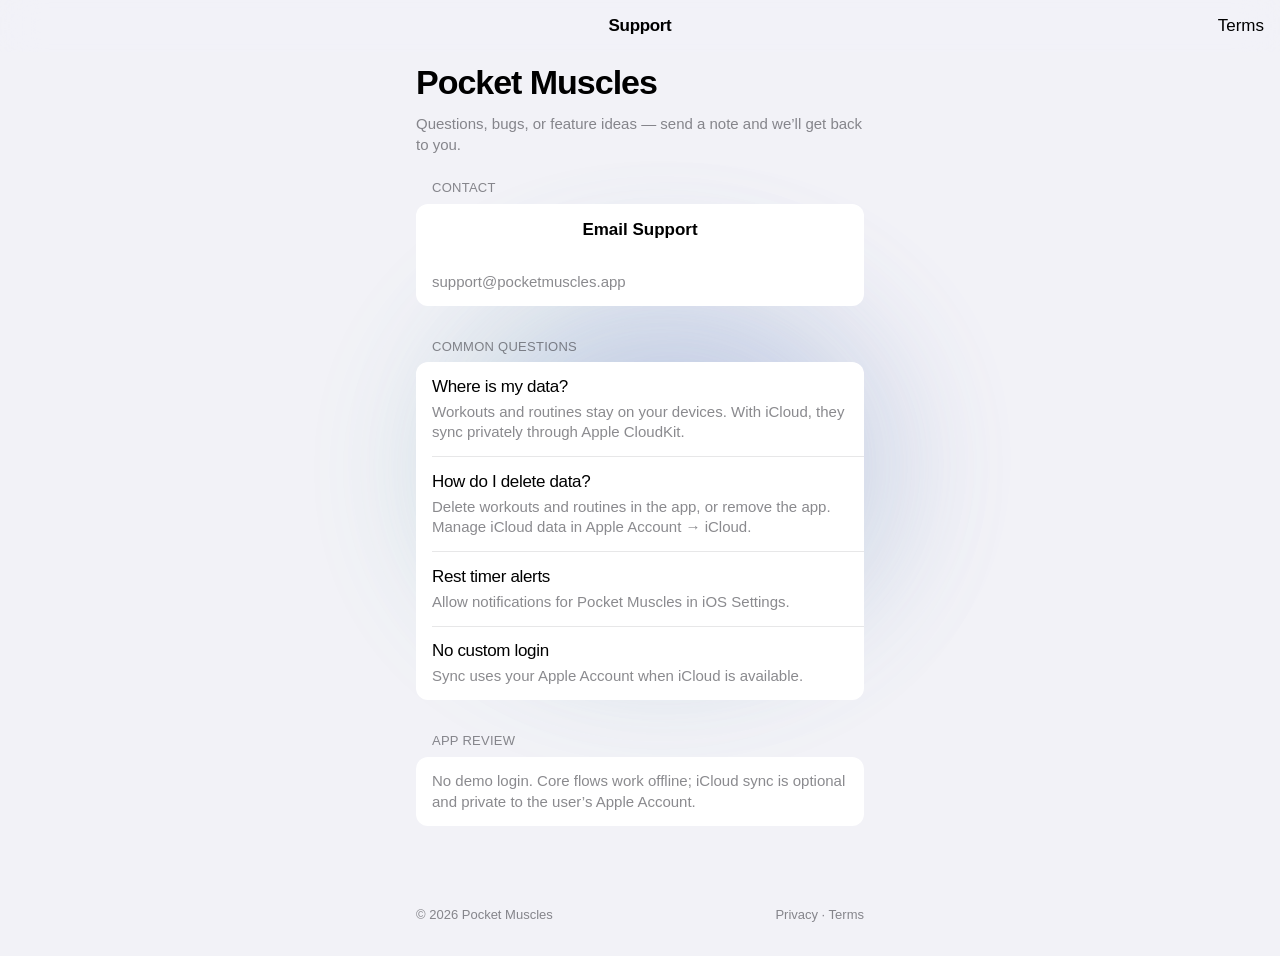
==== index.html @ 197968b6 "Add Pocket Muscles support site with privacy and terms pages. Co-authored-by: Cursor <cursoragent@cu" ====
<!DOCTYPE html>
<html lang="en">
  <head>
    <meta charset="utf-8" />
    <meta name="viewport" content="width=device-width, initial-scale=1" />
    <title>Support — Pocket Muscles</title>
    <meta
      name="description"
      content="Get help with Pocket Muscles, the workout logging app for iPhone, iPad, and Mac."
    />
    <meta name="color-scheme" content="light dark" />
    <link rel="stylesheet" href="styles.css" />
  </head>
  <body>
    <div class="wash" aria-hidden="true">
      <div class="wash-spot wash-spot-a"></div>
      <div class="wash-spot wash-spot-b"></div>
    </div>

    <div class="page">
      <header class="nav-bar">
        <h1 class="nav-bar-title">Support</h1>
        <a class="nav-bar-side" href="terms.html">Terms</a>
      </header>

      <main class="content">
        <h2 class="screen-title">Pocket Muscles</h2>
        <p class="lead">
          Questions, bugs, or feature ideas — send a note and we’ll get back to
          you.
        </p>

        <p class="group-header">Contact</p>
        <section class="group">
          <a class="button-row button-row-primary" href="mailto:support@pocketmuscles.app">
            Email Support
          </a>
          <p class="stack-note">support@pocketmuscles.app</p>
        </section>

        <p class="group-header">Common Questions</p>
        <section class="group">
          <div class="row">
            <div class="row-label">
              <span class="row-title">Where is my data?</span>
              <span class="row-subtitle"
                >Workouts and routines stay on your devices. With iCloud, they
                sync privately through Apple CloudKit.</span
              >
            </div>
          </div>
          <div class="row">
            <div class="row-label">
              <span class="row-title">How do I delete data?</span>
              <span class="row-subtitle"
                >Delete workouts and routines in the app, or remove the app.
                Manage iCloud data in Apple Account → iCloud.</span
              >
            </div>
          </div>
          <div class="row">
            <div class="row-label">
              <span class="row-title">Rest timer alerts</span>
              <span class="row-subtitle"
                >Allow notifications for Pocket Muscles in iOS Settings.</span
              >
            </div>
          </div>
          <div class="row">
            <div class="row-label">
              <span class="row-title">No custom login</span>
              <span class="row-subtitle"
                >Sync uses your Apple Account when iCloud is available.</span
              >
            </div>
          </div>
        </section>

        <p class="group-header">App Review</p>
        <section class="group">
          <p class="stack-note">
            No demo login. Core flows work offline; iCloud sync is optional and
            private to the user’s Apple Account.
          </p>
        </section>
      </main>

      <footer class="site-footer">
        <span>© <span id="year"></span> Pocket Muscles</span>
        <span>
          <a href="privacy.html">Privacy</a>
          ·
          <a href="terms.html">Terms</a>
        </span>
      </footer>
    </div>

    <script src="wash.js"></script>
    <script>
      document.getElementById("year").textContent = new Date().getFullYear();
    </script>
  </body>
</html>
---- styles.css ----
:root {
  --grouped-bg: #f2f2f7;
  --bubble: #ffffff;
  --label: #000000;
  --secondary: rgba(60, 60, 67, 0.6);
  --separator: rgba(60, 60, 67, 0.12);
  --tint: #000000;
  --fill: rgba(120, 120, 128, 0.12);
  --wash-a: rgb(82, 199, 140);
  --wash-b: rgb(158, 97, 255);
  --radius: 12px;
  --max: 480px;
  --font: -apple-system, BlinkMacSystemFont, "SF Pro Text", "SF Pro Display",
    "Helvetica Neue", Helvetica, Arial, sans-serif;
}

@media (prefers-color-scheme: dark) {
  :root {
    --grouped-bg: #000000;
    --bubble: #1c1c1e;
    --label: #ffffff;
    --secondary: rgba(235, 235, 245, 0.6);
    --separator: rgba(84, 84, 88, 0.65);
    --tint: #ffffff;
    --fill: rgba(120, 120, 128, 0.24);
    --wash-a: rgb(56, 148, 107);
    --wash-b: rgb(140, 89, 242);
  }
}

*,
*::before,
*::after {
  box-sizing: border-box;
}

html {
  scroll-behavior: smooth;
}

body {
  margin: 0;
  min-height: 100vh;
  color: var(--label);
  font-family: var(--font);
  font-size: 17px;
  line-height: 1.35;
  background: var(--grouped-bg);
  -webkit-font-smoothing: antialiased;
}

a {
  color: var(--label);
}

a:hover {
  opacity: 0.75;
}

/* —— Ambient wash (mirrors AmbientColorWash) —— */
.wash {
  position: fixed;
  inset: 0;
  z-index: 0;
  overflow: hidden;
  pointer-events: none;
  background: var(--grouped-bg);
}

.wash-spot {
  position: absolute;
  left: 50%;
  top: 0;
  border-radius: 50%;
  filter: blur(70px);
  will-change: transform;
  opacity: 0.22;
}

.wash-spot-a {
  width: 440px;
  height: 360px;
  margin-left: -220px;
  background: var(--wash-a);
}

.wash-spot-b {
  width: 400px;
  height: 320px;
  margin-left: -200px;
  background: var(--wash-b);
  opacity: 0.21;
  filter: blur(75px);
}

@media (prefers-color-scheme: dark) {
  .wash-spot {
    opacity: 0.28;
  }

  .wash-spot-b {
    opacity: 0.26;
  }
}

@media (prefers-reduced-motion: reduce) {
  .wash-spot {
    transform: translate3d(0, 220px, 0) !important;
  }

  .wash-spot-b {
    transform: translate3d(40px, 260px, 0) !important;
  }
}

.page {
  position: relative;
  z-index: 1;
  min-height: 100vh;
  display: flex;
  flex-direction: column;
}

/* —— App-like chrome —— */
.nav-bar {
  position: sticky;
  top: 0;
  z-index: 2;
  display: flex;
  align-items: center;
  justify-content: center;
  min-height: 52px;
  padding: 0.5rem 1rem;
  backdrop-filter: saturate(180%) blur(20px);
  -webkit-backdrop-filter: saturate(180%) blur(20px);
  background: color-mix(in srgb, var(--grouped-bg) 72%, transparent);
}

.nav-bar-title {
  margin: 0;
  font-size: 17px;
  font-weight: 600;
  letter-spacing: -0.02em;
}

.nav-bar-side {
  position: absolute;
  top: 50%;
  right: 1rem;
  transform: translateY(-50%);
  font-size: 17px;
  font-weight: 400;
  text-decoration: none;
  color: var(--label);
}

.nav-bar-side:hover {
  opacity: 0.55;
}

.content {
  width: min(100%, var(--max));
  margin: 0 auto;
  padding: 0.5rem 1rem 3rem;
  flex: 1;
}

.screen-title {
  margin: 0.25rem 0 1.25rem;
  font-size: 34px;
  font-weight: 700;
  letter-spacing: -0.03em;
  line-height: 1.1;
}

.lead {
  margin: -0.5rem 0 1.5rem;
  color: var(--secondary);
  font-size: 15px;
  line-height: 1.4;
}

/* Inset grouped sections */
.group {
  background: var(--bubble);
  border-radius: var(--radius);
  overflow: hidden;
  margin-bottom: 2rem;
}

.group + .group-footer,
.group-footer {
  margin: -1.35rem 1rem 2rem;
  font-size: 13px;
  line-height: 1.35;
  color: var(--secondary);
}

.group-header {
  margin: 0 1rem 0.45rem;
  font-size: 13px;
  font-weight: 400;
  color: var(--secondary);
  text-transform: uppercase;
  letter-spacing: 0.02em;
}

.row {
  display: flex;
  align-items: flex-start;
  gap: 0.75rem;
  padding: 0.85rem 1rem;
  text-decoration: none;
  color: inherit;
  background: transparent;
  border: 0;
  width: 100%;
  text-align: left;
  font: inherit;
}

.row + .row {
  border-top: 0.5px solid var(--separator);
  margin-left: 1rem;
  padding-left: 0;
  width: calc(100% - 1rem);
}

.row-label {
  flex: 1;
  min-width: 0;
}

.row-title {
  display: block;
  font-size: 17px;
  font-weight: 400;
  letter-spacing: -0.02em;
}

.row-subtitle {
  display: block;
  margin-top: 0.2rem;
  font-size: 15px;
  color: var(--secondary);
  line-height: 1.35;
}

.row-chevron {
  color: var(--secondary);
  font-size: 14px;
  margin-top: 0.15rem;
}

.button-row {
  display: flex;
  align-items: center;
  justify-content: center;
  gap: 0.4rem;
  width: 100%;
  padding: 0.95rem 1rem;
  border: 0;
  background: transparent;
  color: var(--label);
  font: inherit;
  font-size: 17px;
  font-weight: 400;
  text-decoration: none;
  cursor: pointer;
  text-align: center;
}

.button-row + .button-row {
  border-top: 0.5px solid var(--separator);
}

.button-row:hover {
  background: var(--fill);
}

.button-row-primary {
  font-weight: 600;
}

.stack-note {
  margin: 0;
  padding: 0.85rem 1rem;
  font-size: 15px;
  color: var(--secondary);
  line-height: 1.4;
}

.stack-note + .stack-note {
  border-top: 0.5px solid var(--separator);
  margin-left: 1rem;
  padding-left: 0;
  width: calc(100% - 1rem);
  box-sizing: content-box;
}

.legal {
  background: var(--bubble);
  border-radius: var(--radius);
  padding: 1.1rem 1rem 1.35rem;
  margin-bottom: 2rem;
}

.legal .updated {
  margin: 0 0 1.1rem;
  font-size: 13px;
  color: var(--secondary);
}

.legal h2 {
  margin: 1.35rem 0 0.4rem;
  font-size: 17px;
  font-weight: 600;
  letter-spacing: -0.02em;
}

.legal p,
.legal li {
  margin: 0.35rem 0 0;
  font-size: 15px;
  color: var(--secondary);
  line-height: 1.4;
}

.legal ul {
  margin: 0.4rem 0 0;
  padding-left: 1.15rem;
}

.legal a {
  color: var(--label);
}

.site-footer {
  width: min(100%, var(--max));
  margin: 0 auto;
  padding: 0 1rem 2rem;
  font-size: 13px;
  color: var(--secondary);
  display: flex;
  justify-content: space-between;
  gap: 1rem;
}

.site-footer a {
  color: var(--secondary);
  text-decoration: none;
}

.site-footer a:hover {
  color: var(--label);
}
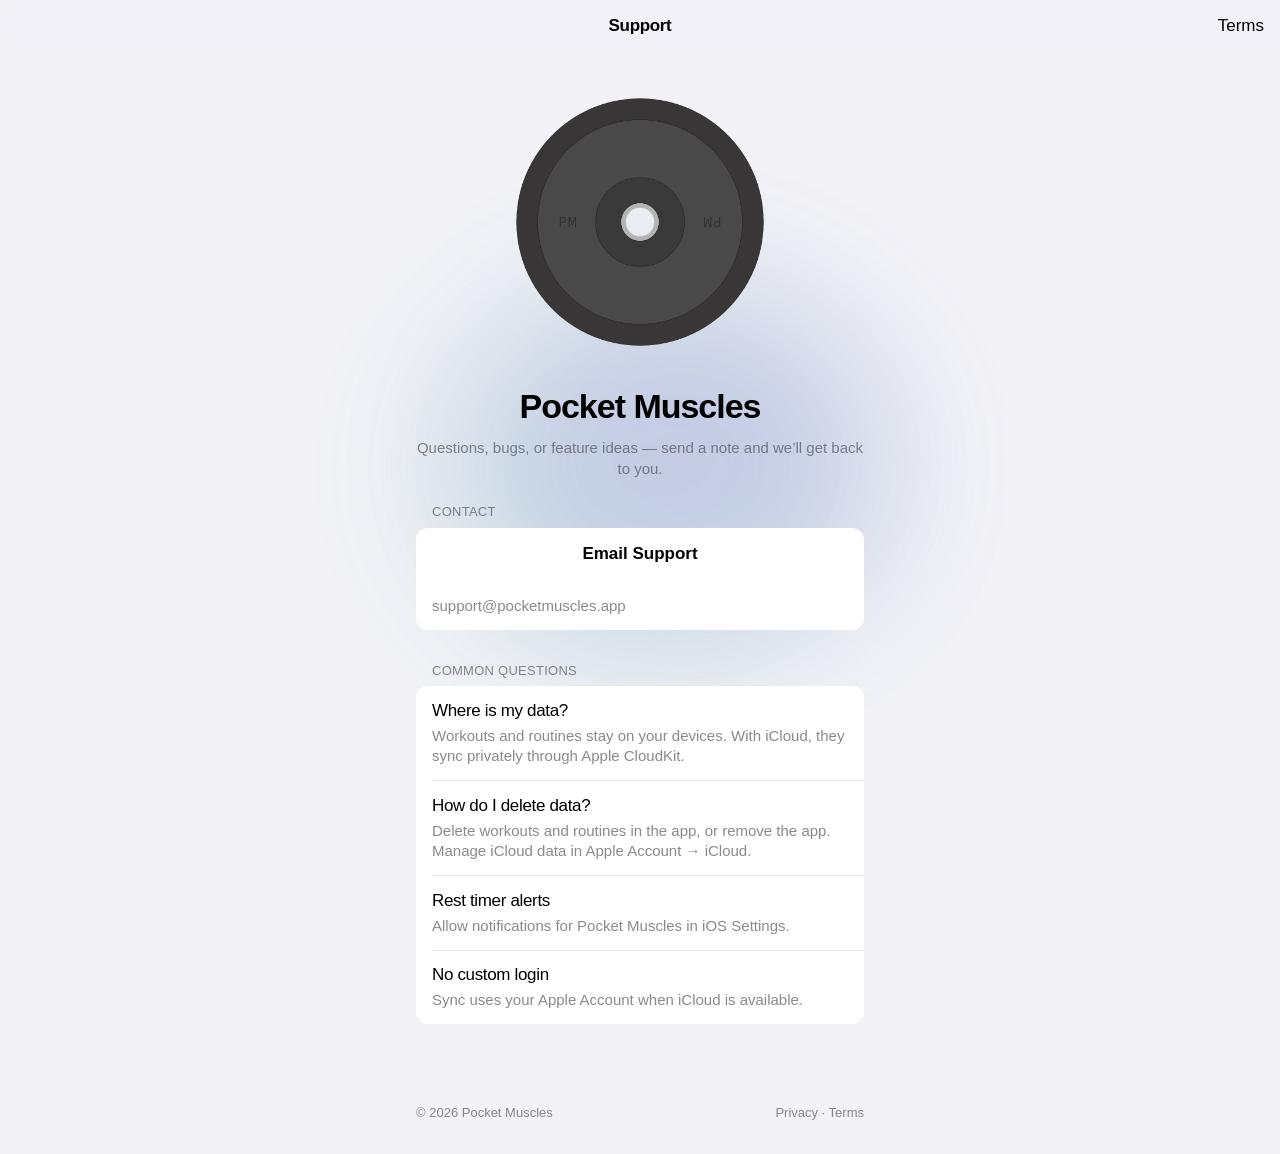
==== commit b3756e05: "Add spinning brand mark and remove App Review section. Co-authored-by: Cursor <cursoragent@cursor.co" ====
--- a/index.html
+++ b/index.html
@@ -24,6 +24,13 @@
       </header>
 
       <main class="content">
+        <img
+          class="brand-mark"
+          src="pocket-muscles-icon.png"
+          alt="Pocket Muscles"
+          width="300"
+          height="300"
+        />
         <h2 class="screen-title">Pocket Muscles</h2>
         <p class="lead">
           Questions, bugs, or feature ideas — send a note and we’ll get back to
@@ -75,14 +82,6 @@
             </div>
           </div>
         </section>
-
-        <p class="group-header">App Review</p>
-        <section class="group">
-          <p class="stack-note">
-            No demo login. Core flows work offline; iCloud sync is optional and
-            private to the user’s Apple Account.
-          </p>
-        </section>
       </main>
 
       <footer class="site-footer">
--- a/styles.css
+++ b/styles.css
@@ -165,12 +165,35 @@
   flex: 1;
 }
 
+.brand-mark {
+  display: block;
+  width: 300px;
+  height: 300px;
+  margin: 0.75rem auto 1rem;
+  border-radius: 66px;
+  object-fit: cover;
+  animation: brand-spin 28s linear infinite;
+}
+
+@keyframes brand-spin {
+  to {
+    transform: rotate(360deg);
+  }
+}
+
+@media (prefers-reduced-motion: reduce) {
+  .brand-mark {
+    animation: none;
+  }
+}
+
 .screen-title {
   margin: 0.25rem 0 1.25rem;
   font-size: 34px;
   font-weight: 700;
   letter-spacing: -0.03em;
   line-height: 1.1;
+  text-align: center;
 }
 
 .lead {
@@ -178,6 +201,7 @@
   color: var(--secondary);
   font-size: 15px;
   line-height: 1.4;
+  text-align: center;
 }
 
 /* Inset grouped sections */
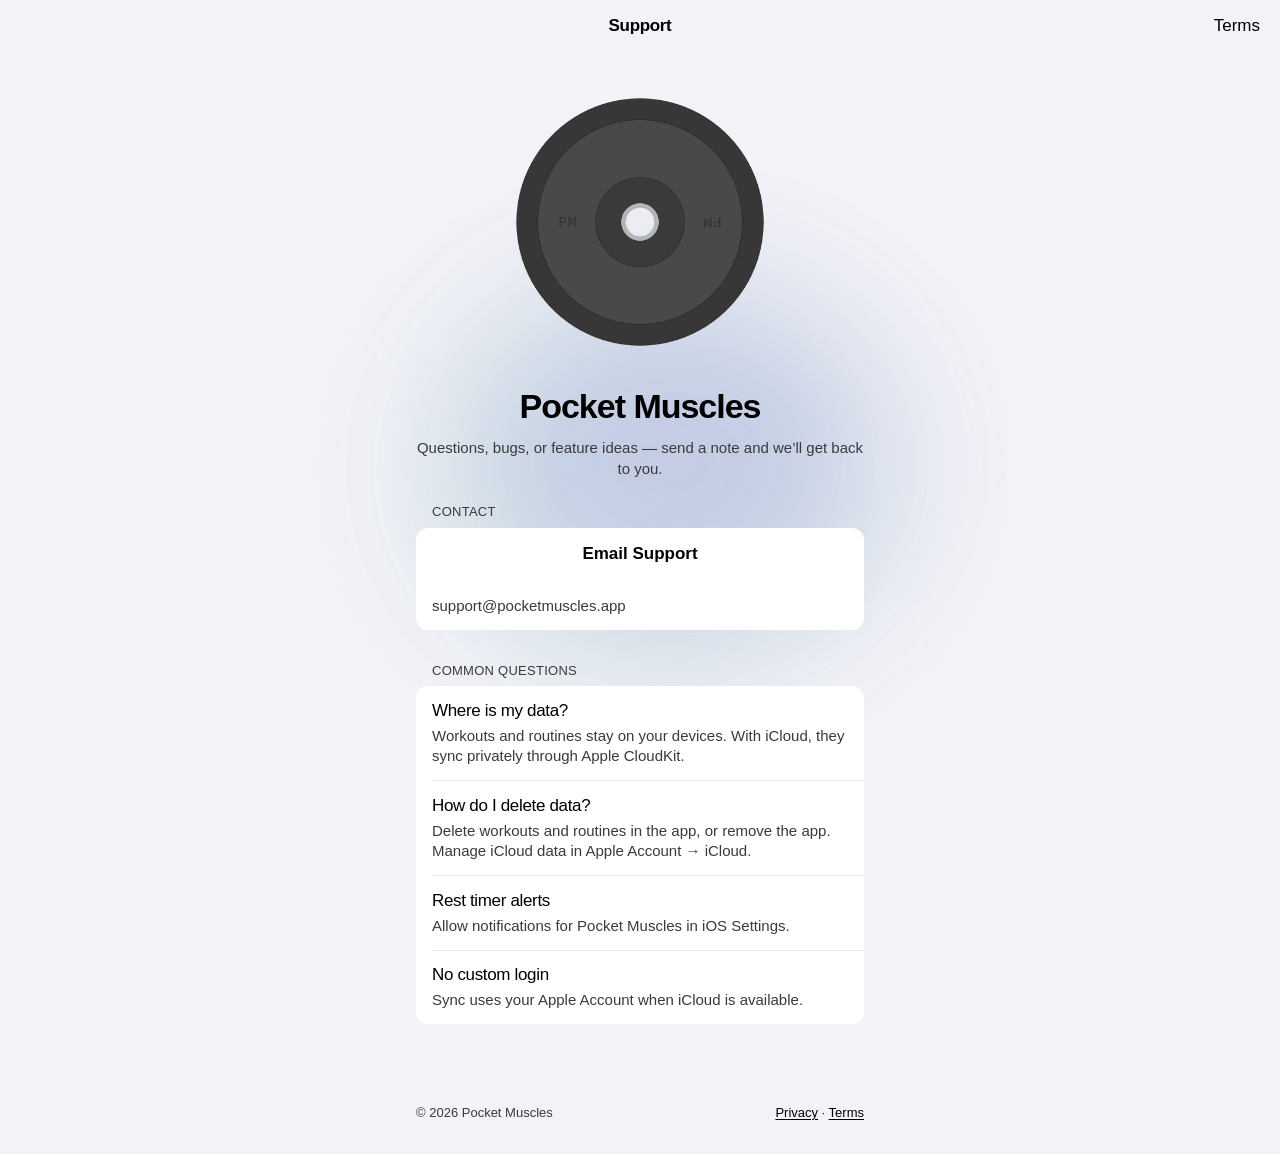
==== commit 26c8e050: "Improve basic accessibility across support site pages. Co-authored-by: Cursor <cursoragent@cursor.co" ====
--- a/index.html
+++ b/index.html
@@ -12,6 +12,8 @@
     <link rel="stylesheet" href="styles.css" />
   </head>
   <body>
+    <a class="skip-link" href="#main">Skip to main content</a>
+
     <div class="wash" aria-hidden="true">
       <div class="wash-spot wash-spot-a"></div>
       <div class="wash-spot wash-spot-b"></div>
@@ -19,78 +21,73 @@
 
     <div class="page">
       <header class="nav-bar">
-        <h1 class="nav-bar-title">Support</h1>
-        <a class="nav-bar-side" href="terms.html">Terms</a>
+        <p class="nav-bar-title">Support</p>
+        <nav class="nav-bar-nav" aria-label="Site">
+          <a class="nav-bar-side" href="terms.html">Terms</a>
+        </nav>
       </header>
 
-      <main class="content">
+      <main id="main" class="content" tabindex="-1">
         <img
           class="brand-mark"
           src="pocket-muscles-icon.png"
-          alt="Pocket Muscles"
+          alt=""
           width="300"
           height="300"
+          decoding="async"
         />
-        <h2 class="screen-title">Pocket Muscles</h2>
+        <h1 class="screen-title">Pocket Muscles</h1>
         <p class="lead">
           Questions, bugs, or feature ideas — send a note and we’ll get back to
           you.
         </p>
 
-        <p class="group-header">Contact</p>
-        <section class="group">
+        <h2 class="group-header" id="contact-heading">Contact</h2>
+        <section class="group" aria-labelledby="contact-heading">
           <a class="button-row button-row-primary" href="mailto:support@pocketmuscles.app">
             Email Support
           </a>
           <p class="stack-note">support@pocketmuscles.app</p>
         </section>
 
-        <p class="group-header">Common Questions</p>
-        <section class="group">
-          <div class="row">
-            <div class="row-label">
-              <span class="row-title">Where is my data?</span>
-              <span class="row-subtitle"
-                >Workouts and routines stay on your devices. With iCloud, they
-                sync privately through Apple CloudKit.</span
-              >
-            </div>
-          </div>
-          <div class="row">
-            <div class="row-label">
-              <span class="row-title">How do I delete data?</span>
-              <span class="row-subtitle"
-                >Delete workouts and routines in the app, or remove the app.
-                Manage iCloud data in Apple Account → iCloud.</span
-              >
-            </div>
-          </div>
-          <div class="row">
-            <div class="row-label">
-              <span class="row-title">Rest timer alerts</span>
-              <span class="row-subtitle"
-                >Allow notifications for Pocket Muscles in iOS Settings.</span
-              >
-            </div>
-          </div>
-          <div class="row">
-            <div class="row-label">
-              <span class="row-title">No custom login</span>
-              <span class="row-subtitle"
-                >Sync uses your Apple Account when iCloud is available.</span
-              >
-            </div>
-          </div>
+        <h2 class="group-header" id="faq-heading">Common Questions</h2>
+        <section class="group" aria-labelledby="faq-heading">
+          <article class="row">
+            <h3 class="row-title">Where is my data?</h3>
+            <p class="row-subtitle">
+              Workouts and routines stay on your devices. With iCloud, they sync
+              privately through Apple CloudKit.
+            </p>
+          </article>
+          <article class="row">
+            <h3 class="row-title">How do I delete data?</h3>
+            <p class="row-subtitle">
+              Delete workouts and routines in the app, or remove the app. Manage
+              iCloud data in Apple Account → iCloud.
+            </p>
+          </article>
+          <article class="row">
+            <h3 class="row-title">Rest timer alerts</h3>
+            <p class="row-subtitle">
+              Allow notifications for Pocket Muscles in iOS Settings.
+            </p>
+          </article>
+          <article class="row">
+            <h3 class="row-title">No custom login</h3>
+            <p class="row-subtitle">
+              Sync uses your Apple Account when iCloud is available.
+            </p>
+          </article>
         </section>
       </main>
 
       <footer class="site-footer">
         <span>© <span id="year"></span> Pocket Muscles</span>
-        <span>
+        <nav aria-label="Legal">
           <a href="privacy.html">Privacy</a>
           ·
           <a href="terms.html">Terms</a>
-        </span>
+        </nav>
       </footer>
     </div>
 
--- a/styles.css
+++ b/styles.css
@@ -2,10 +2,11 @@
   --grouped-bg: #f2f2f7;
   --bubble: #ffffff;
   --label: #000000;
-  --secondary: rgba(60, 60, 67, 0.6);
+  --secondary: #3a3a3c;
   --separator: rgba(60, 60, 67, 0.12);
   --tint: #000000;
   --fill: rgba(120, 120, 128, 0.12);
+  --focus: #000000;
   --wash-a: rgb(82, 199, 140);
   --wash-b: rgb(158, 97, 255);
   --radius: 12px;
@@ -19,10 +20,11 @@
     --grouped-bg: #000000;
     --bubble: #1c1c1e;
     --label: #ffffff;
-    --secondary: rgba(235, 235, 245, 0.6);
+    --secondary: #c7c7cc;
     --separator: rgba(84, 84, 88, 0.65);
     --tint: #ffffff;
     --fill: rgba(120, 120, 128, 0.24);
+    --focus: #ffffff;
     --wash-a: rgb(56, 148, 107);
     --wash-b: rgb(140, 89, 242);
   }
@@ -38,6 +40,12 @@
   scroll-behavior: smooth;
 }
 
+@media (prefers-reduced-motion: reduce) {
+  html {
+    scroll-behavior: auto;
+  }
+}
+
 body {
   margin: 0;
   min-height: 100vh;
@@ -55,6 +63,47 @@
 
 a:hover {
   opacity: 0.75;
+}
+
+a:focus-visible,
+button:focus-visible,
+.button-row:focus-visible,
+.nav-bar-side:focus-visible {
+  opacity: 1;
+  outline: 2px solid var(--focus);
+  outline-offset: 3px;
+}
+
+.skip-link {
+  position: absolute;
+  top: 0.75rem;
+  left: 0.75rem;
+  z-index: 10;
+  padding: 0.65rem 0.9rem;
+  border-radius: 8px;
+  background: var(--bubble);
+  color: var(--label);
+  font-size: 15px;
+  font-weight: 600;
+  text-decoration: none;
+  transform: translateY(-150%);
+  transition: transform 0.15s ease;
+}
+
+.skip-link:focus {
+  transform: translateY(0);
+  outline: 2px solid var(--focus);
+  outline-offset: 2px;
+}
+
+@media (prefers-reduced-motion: reduce) {
+  .skip-link {
+    transition: none;
+  }
+}
+
+.content:focus {
+  outline: none;
 }
 
 /* —— Ambient wash (mirrors AmbientColorWash) —— */
@@ -143,11 +192,18 @@
   letter-spacing: -0.02em;
 }
 
-.nav-bar-side {
+.nav-bar-nav {
   position: absolute;
   top: 50%;
   right: 1rem;
   transform: translateY(-50%);
+}
+
+.nav-bar-side {
+  display: inline-flex;
+  align-items: center;
+  min-height: 44px;
+  padding: 0.35rem 0.25rem;
   font-size: 17px;
   font-weight: 400;
   text-decoration: none;
@@ -230,9 +286,7 @@
 }
 
 .row {
-  display: flex;
-  align-items: flex-start;
-  gap: 0.75rem;
+  display: block;
   padding: 0.85rem 1rem;
   text-decoration: none;
   color: inherit;
@@ -250,21 +304,15 @@
   width: calc(100% - 1rem);
 }
 
-.row-label {
-  flex: 1;
-  min-width: 0;
-}
-
 .row-title {
-  display: block;
+  margin: 0;
   font-size: 17px;
   font-weight: 400;
   letter-spacing: -0.02em;
 }
 
 .row-subtitle {
-  display: block;
-  margin-top: 0.2rem;
+  margin: 0.2rem 0 0;
   font-size: 15px;
   color: var(--secondary);
   line-height: 1.35;
@@ -282,6 +330,7 @@
   justify-content: center;
   gap: 0.4rem;
   width: 100%;
+  min-height: 44px;
   padding: 0.95rem 1rem;
   border: 0;
   background: transparent;
@@ -357,6 +406,8 @@
 
 .legal a {
   color: var(--label);
+  text-decoration: underline;
+  text-underline-offset: 0.15em;
 }
 
 .site-footer {
@@ -371,10 +422,11 @@
 }
 
 .site-footer a {
-  color: var(--secondary);
-  text-decoration: none;
+  color: var(--label);
+  text-decoration: underline;
+  text-underline-offset: 0.15em;
 }
 
 .site-footer a:hover {
-  color: var(--label);
-}
+  opacity: 0.75;
+}
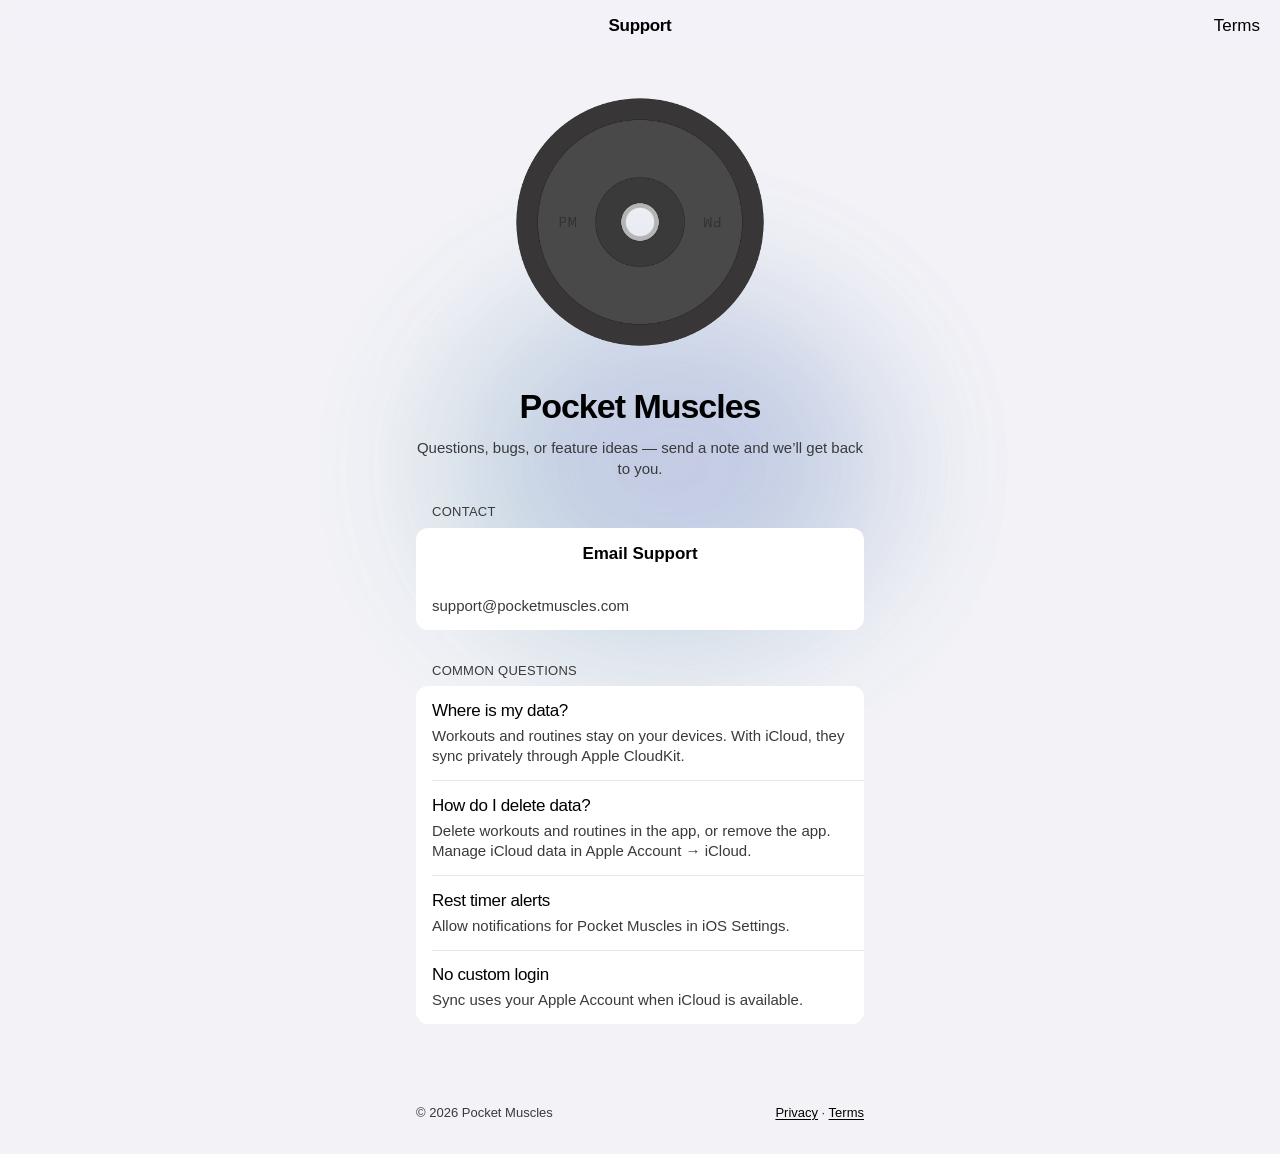
==== commit d2906e4f: "Update support email to support@pocketmuscles.com. Co-authored-by: Cursor <cursoragent@cursor.com>" ====
--- a/index.html
+++ b/index.html
@@ -44,10 +44,10 @@
 
         <h2 class="group-header" id="contact-heading">Contact</h2>
         <section class="group" aria-labelledby="contact-heading">
-          <a class="button-row button-row-primary" href="mailto:support@pocketmuscles.app">
+          <a class="button-row button-row-primary" href="mailto:support@pocketmuscles.com">
             Email Support
           </a>
-          <p class="stack-note">support@pocketmuscles.app</p>
+          <p class="stack-note">support@pocketmuscles.com</p>
         </section>
 
         <h2 class="group-header" id="faq-heading">Common Questions</h2>
